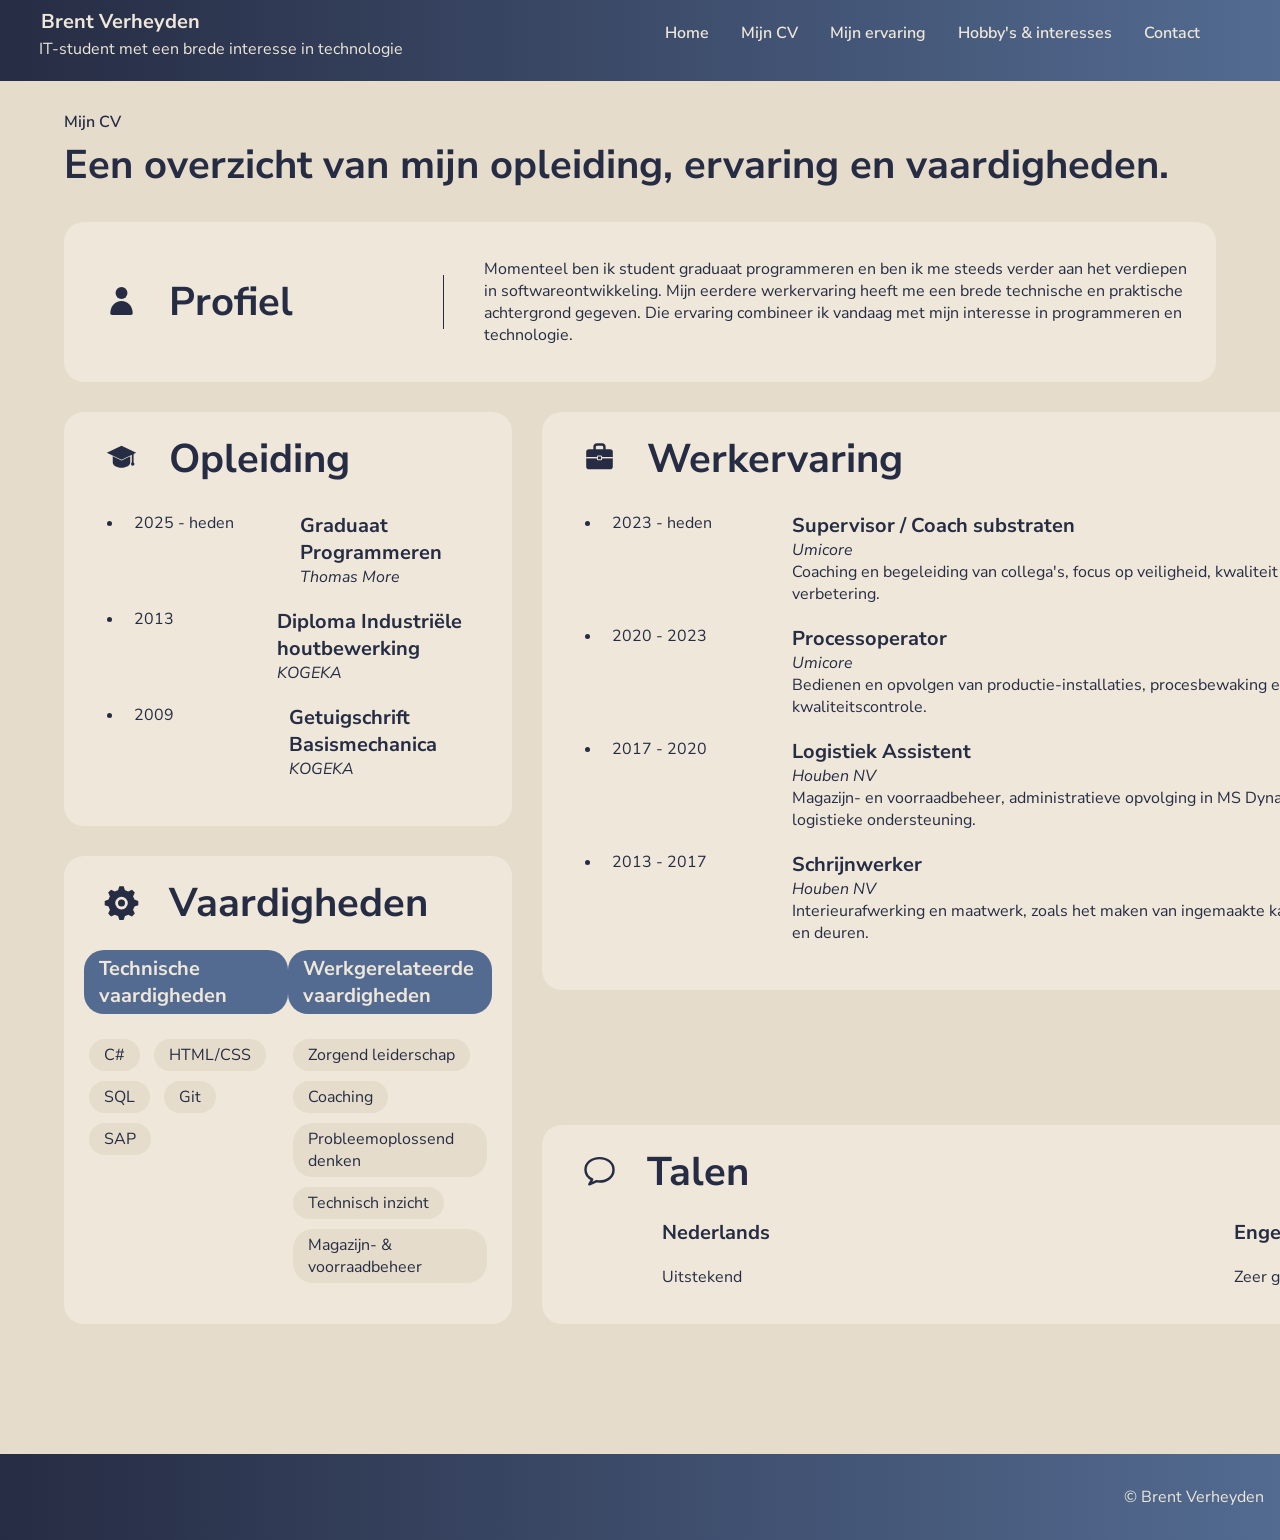
==== cv.html @ 1924274c "Eerste project upload" ====
<!DOCTYPE html>
<html lang="nl">
<head>
    <meta charset="UTF-8">
    <meta name="description" content="Ontdek het portfolio van Brent Verheyden: mijn projecten, vaardigheden en interesses.">
    <meta name="keywords" content="portfolio, Brent Verheyden, HTML, CSS, webdesign, projecten">
    <meta name="author" content="Brent Verheyden">
    <meta name="viewport" content="width=device-width, initial-scale=1.0">
    <meta name="apple-mobile-web-app-title" content="Portfolio BV" />

    <title>Portfolio van Brent Verheyden</title>

    <link rel="preconnect" href="https://fonts.googleapis.com"> 
    <link rel="preconnect" href="https://fonts.gstatic.com" crossorigin> 
    <link href="https://fonts.googleapis.com/css2?family=Nunito+Sans:ital,opsz,wght@0,6..12,200..1000;1,6..12,200..1000&display=swap" rel="stylesheet">

    
    <link rel="icon" type="image/png" href="/img/favicon-96x96.png" sizes="96x96" />
    <link rel="apple-touch-icon" sizes="180x180" href="/img/apple-touch-icon.png" />
    <link rel="manifest" href="/img/site.webmanifest" />

    <link rel="stylesheet" href="/css/index.css">

</head>
<body>

    <header class="header-website">

        <div class="header-tekst">
            <h1>Brent Verheyden</h1>
            <p>IT-student met een brede interesse in technologie</p>
        </div>

        <nav class="navigatiebalk">
            <ul>
                <li><a href="index.html">Home</a></li>
                <li><a href="cv.html">Mijn CV</a></li>
                <li>
                    <a href="ervaring.html">Mijn ervaring</a>
                    <ul>
                        <li><a href="werkervaring.html">Werkervaring</a></li>
                        <li><a href="opleiding.html">Opleiding</a></li>
                    </ul>
                </li>
                <li><a href="hobby.html">Hobby's &amp; interesses</a></li>
                <li><a href="contact.html">Contact</a></li>
            </ul>
        </nav>

    </header>

    <main class="cv-main">

        <section class="cv-titel">
            <p>Mijn CV</p>
            <h1>Een overzicht van mijn opleiding, ervaring en vaardigheden.</h1>
        </section>

        <section class="cv-blok">
            <div class="cv-profiel">

                <h2><img class="cv-icoon" src="/img/profielicon.svg" alt="een profielicoon" title="profielicoon">Profiel</h2>
                <p>
                    Momenteel ben ik student graduaat programmeren en ben ik me steeds verder aan het verdiepen in softwareontwikkeling.
                    Mijn eerdere werkervaring heeft me een brede technische en praktische achtergrond gegeven.
                    Die ervaring combineer ik vandaag met mijn interesse in programmeren en technologie.
                </p>

            </div>
        </section>

        <div class="cv-container">
            <div class="cv-kolom">
                <!-- Opleiding-->
                <section class="cv-blok">

                    <h2><img class="cv-icoon" src="/img/opleidingicoon.svg" alt="icoon van opleiding" title="opleidingicoon">Opleiding</h2>

                    <ul>
                        <li>
                            <div class="cv-opleiding">
                                <p class="cv-datum">2025 - heden</p>

                                <div>
                                    <h3>Graduaat Programmeren</h3>
                                    <p><i>Thomas More</i></p>
                                </div>
                            </div>
                        </li>

                        <li>
                            <div class="cv-opleiding">
                                <p class="cv-datum">2013</p>

                                <div>
                                    <h3>Diploma Industriële houtbewerking</h3>
                                    <p><i>KOGEKA</i></p>
                                </div>
                            </div>
                        </li>

                        <li>
                            <div class="cv-opleiding">
                                <p class="cv-datum">2009</p>

                                <div>
                                    <h3>Getuigschrift Basismechanica</h3>
                                    <p><i>KOGEKA</i></p>
                                </div>
                            </div>
                        </li>
                    </ul>

                </section>
                 <!-- Vaardigheden-->
                <section class="cv-blok">
                    <h2><img class="cv-icoon" src="/img/vaardighedenicoon.svg" alt="icoon van vaardigheden" title="vaardighedenicoon">Vaardigheden</h2>

                    <div class="vaardigheden-container">
                        <div class="vaardigheden-groep">
                            <h3>Technische vaardigheden</h3>

                            <ul class="vaardigheden-lijst">
                                <li>C#</li>
                                <li>HTML/CSS</li>
                                <li>SQL</li>
                                <li>Git</li>
                                <li>SAP</li>
                            </ul>
                        </div>

                        <div class="vaardigheden-groep">
                            <h3>Werkgerelateerde vaardigheden</h3>

                            <ul class="vaardigheden-lijst">
                                <li>Zorgend leiderschap</li>
                                <li>Coaching</li>
                                <li>Probleemoplossend denken</li>
                                <li>Technisch inzicht</li>
                                <li>Magazijn- & voorraadbeheer</li>
                            </ul>
                        </div>
                    </div>

                </section>
            </div>
            
            <div class="cv-kolom">
                 <!-- Werkervaring-->
                <section class="cv-blok">

                    <h2><img class="cv-icoon" src="/img/werkervaringicoon.svg" alt="icoon van werkervaring" title="werkervaringicoon">Werkervaring</h2>

                    <ul>
                        <li>
                            <div class="cv-opleiding">
                                <p class="cv-datum">2023 - heden</p class="cv-datum">
                                <div class="cv-box">
                                    <h3>Supervisor / Coach substraten</h3>
                                    <p><i>Umicore</i></p>
                                    <p>
                                        Coaching en begeleiding van collega's, focus op veiligheid, kwaliteit en continue verbetering.
                                    </p>
                                </div>
                            </div>
                        </li>
                        <li>
                            <div class="cv-opleiding">
                                <p class="cv-datum">2020 - 2023</p class="cv-datum">
                                <div class="cv-box">
                                    <h3>Processoperator</h3>
                                    <p><i>Umicore</i></p>
                                    <p>
                                        Bedienen en opvolgen van productie-installaties, procesbewaking en kwaliteitscontrole.
                                    </p>
                                </div>
                            </div>
                        </li>
                        <li>
                            <div class="cv-opleiding">
                                <p class="cv-datum">2017 - 2020</p class="cv-datum">
                                <div class="cv-box">
                                    <h3>Logistiek Assistent</h3>
                                    <p><i>Houben NV</i></p>
                                    <p>
                                        Magazijn- en voorraadbeheer, administratieve opvolging in MS Dynamics AX en logistieke ondersteuning.
                                    </p>
                                </div>
                            </div>
                        </li>
                        <li>
                            <div class="cv-opleiding">
                                <p class="cv-datum">2013 - 2017</p class="cv-datum">
                                <div class="cv-box">
                                    <h3>Schrijnwerker</h3>
                                    <p><i>Houben NV</i></p>
                                    <p>
                                        Interieurafwerking en maatwerk, zoals het maken van ingemaakte kasten, keukens en deuren.
                                    </p>
                                </div>
                            </div>
                        </li>
                    </ul>
                </section>
                 <!-- Talen-->
                <section class="cv-blok">
                    <h2><img class="cv-icoon" src="/img/talenicoon.svg" alt="icoon van talen" title="talenicoon">Talen</h2>

                    <div class="cv-talen">
                        <div>
                            <h3>Nederlands</h3>
                            <p>Uitstekend</p>
                        </div>

                        <div>
                            <h3>Engels</h3>
                            <p>Zeer goed</p>
                        </div>
                    </div>

                </section>                
            </div>
        </div>            

    </main>

    <footer class="footer">
        <p>&copy; Brent Verheyden</p>
    </footer>

</body>
</html>
---- css/index.css ----
:root {
    --warm-wit: #eee7da;
    --donkerblauw: #262c43;
    --beige: #e5dccb;
    --wit: #faf8f1;
}

body {
    margin: 0;
    background-color: var(--beige);
    font-family: "Nunito Sans", sans-serif;
    color: var(--donkerblauw);
}

h1 {
    font-size: 60px;
}

h2 {
    font-size: 40px;
}

h3 {
    font-size: 20px;
}

p {
    font-size: 16px;
}

a {
    color: #536b91;
}

/* ------------------------------- Header ------------------------------- */
.header-website {
    display: flex;
    justify-content: space-between;
    align-items: center;
    padding: 5px 5% 20px 3%;
    background: linear-gradient(to right, var(--donkerblauw), #536b91);
}

.header-tekst {
    color: var(--warm-wit);
}

.header-tekst h1 {
    margin: 3px;
    font-size: 20px;
}

.header-tekst p {
    margin: 1px;
}

/* ------------------------------- Navigatiebalk en menu ------------------------------- */
.navigatiebalk ul {
    margin: 0;
    padding: 0;
    list-style: none;
}

.navigatiebalk li {
    float: left;
    position: relative;
}

.navigatiebalk a {
    display: block;
    padding: 10px 16px;
    color: var(--warm-wit);
    text-align: center;
    text-decoration: none;
    font-weight: 600;
}

.navigatiebalk a:hover {
    text-decoration: underline 1px;
    text-underline-offset: 10px;
}

/* ------------------------------- Dropdownmenu ------------------------------- */
.navigatiebalk li ul {
    display: none;
    position: absolute;
    margin: 0;
    padding: 0;
    border-radius: 5px;
    list-style: none;
    background-color: #536b91;
}

.navigatiebalk li:hover ul {
    display: block;
}

/* ------------------------------- Footer ------------------------------- */
.footer {
    background: linear-gradient(to right, var(--donkerblauw), #536b91);
    color: var(--warm-wit);
    text-align: end;
    margin-top: 100px;
    padding: 1em;
    margin-bottom: 0;
}


/* ------------------------------- index pagina ------------------------------- */
/* ------------------------------- intro tekst ------------------------------- */
.intro {
    margin-left: 200px;
    color: var(--donkerblauw);
}

.intro p {
    font-size: 20px;
    margin: 0;
    padding-top: 60px;
}

.intro h2 {
    font-size: 60px;
    margin: 0;
    padding-top: 5px;
    padding-bottom: 30px;
}

/* ------------------------------- Kader met foto en tekst ------------------------------- */
.kennismaking-blok {
    background-color: var(--warm-wit);
    width: 90%;
    max-width: 1800px;
    margin: 0 auto;
    border-radius: 20px;
    display: flex;
    overflow: hidden;
}

.kennismaking-foto {
    margin: 6em;
}

.kennismaking-knop {
    display: flex;
    gap: 20px;
    padding: 20px;
    margin-left: 50px;
}

.kennismaking-link {
    display: block;
    padding: 12px 20px;
    background: linear-gradient(to right, var(--donkerblauw), #536b91);
    color: var(--warm-wit);
    text-decoration: none;
    font-size: 20px;
}

.kennismaking-tekst {
    margin: 0;
    padding: 20px;
    background-color: var(--wit);
    color: var(--donkerblauw);
}

.kennismaking-tekst h3 {
    font-size: 40px;
}

.kennismaking-foto img {
    display: block;
    width: 100%;
    border-radius: 10px;
}

/* ------------------------------- cv pagina ------------------------------- */
.cv-main {
    width: 90%;
    max-width: 1800px;
    margin: 0 auto;
}

.cv-icoon {
    width: 35px;
    padding: 0 30px 4px 20px;
}

/* ------------------------------- Titel ------------------------------- */
.cv-titel {
    margin: 30px 0 30px 0;
}

.cv-titel p {
    margin: 0;
    padding: 0;
    font-weight: 600;
}

.cv-titel h1 {
    margin: 5px 0 0 0;
    padding: 0;
    font-size: 40px;
}

/* ------------------------------- div-kader ------------------------------- */
.cv-blok {
    background-color: var(--warm-wit);
    border-radius: 20px;
    padding: 20px;
    margin-bottom: 30px;
}

.cv-blok h2 {
    display: flex;
    margin: 0;
}

/* ------------------------------- Profiel ------------------------------- */
.cv-profiel {
    display: flex;
    align-items: center;
    gap: 40px;
}

.cv-profiel h2 {
    border-right: 1px solid;
    border-color: var(--donkerblauw);
    padding-right: 150px;
}

/* ------------------------------- container met 4 onderdelen ------------------------------- */
.cv-container {
    display: flex;
    justify-content: space-between;
    gap: 30px;
}

.cv-kolom {
    display: flex;
    width: 885px;
    flex-direction: column;
    justify-content: space-between;
}
/* ------------------------------- Opleiding & Werkervaring ------------------------------- */
.cv-box {
    width: 700px;
}
.cv-box p {
    margin: 0;
}

 .cv-opleiding {
    display: flex;
    gap: 50px;
    padding: 10px;
}

.cv-opleiding p {
    margin: 0;
}

.cv-datum {
    width: 150px;
    margin: 0;
}

.cv-opleiding h3 {
    margin: 0;
} 

/* ------------------------------- Vaardigheden ------------------------------- */
.vaardigheden-container {
    display: flex;
}

.vaardigheden-groep {
    width: 50%;
}

.vaardigheden-groep h3 {
    display: inline-block;
    background-color: #536b91;
    color: var(--warm-wit);
    padding: 5px 15px;
    border-radius: 20px;
    margin-bottom: 20px;
}

.vaardigheden-lijst {
    list-style-type: none;
    padding: 0;
    margin-top: 0;
}

.vaardigheden-lijst li {
    background-color: var(--beige);
    padding: 5px 15px;
    margin: 5px;
    border-radius: 20px;
    display: inline-block;
}

/* ------------------------------- Talen ------------------------------- */

.cv-talen {
    display: flex;
    justify-content: space-between;
    margin-left: 100px;
    margin-right: 100px;
}
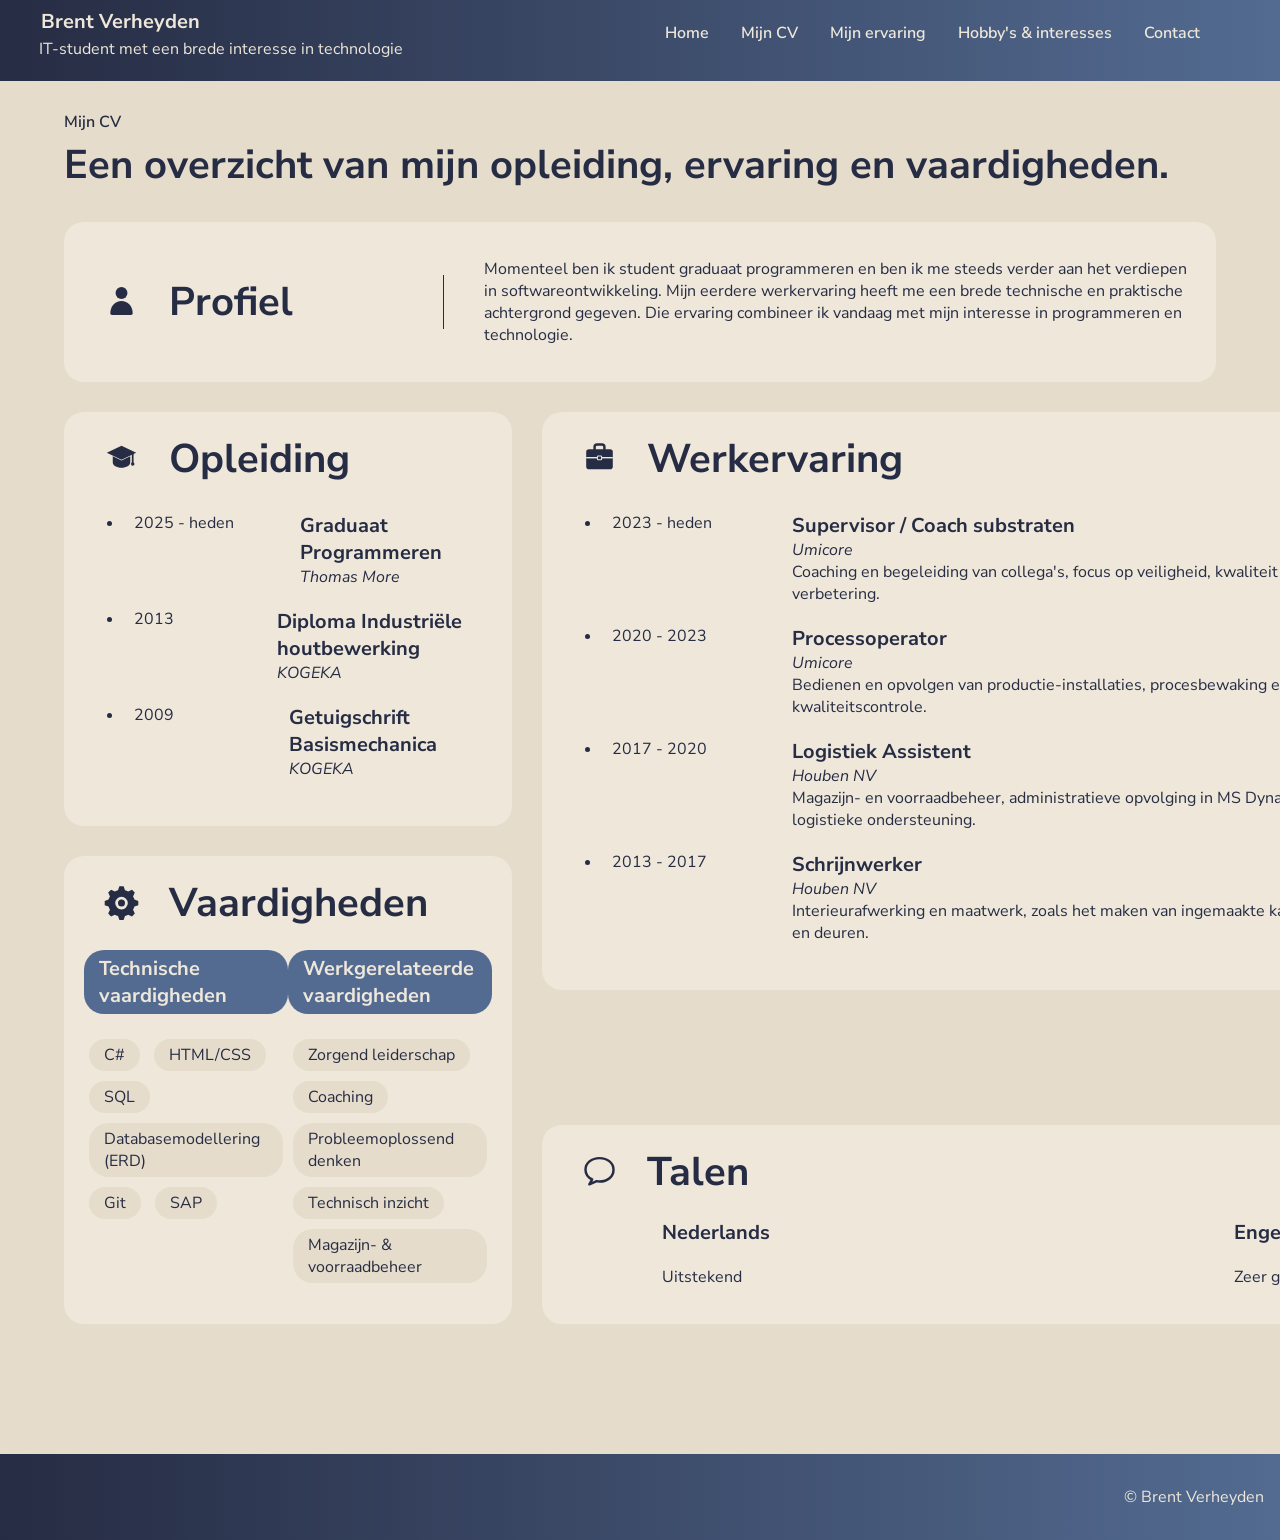
==== commit 3354e176: "tussentijdse upload, W3C op andere pagina's ook al goed gezet, begonnen aan werkervaring" ====
--- a/cv.html
+++ b/cv.html
@@ -6,7 +6,7 @@
     <meta name="keywords" content="portfolio, Brent Verheyden, HTML, CSS, webdesign, projecten">
     <meta name="author" content="Brent Verheyden">
     <meta name="viewport" content="width=device-width, initial-scale=1.0">
-    <meta name="apple-mobile-web-app-title" content="Portfolio BV" />
+    <meta name="apple-mobile-web-app-title" content="Portfolio BV">
 
     <title>Portfolio van Brent Verheyden</title>
 
@@ -15,9 +15,9 @@
     <link href="https://fonts.googleapis.com/css2?family=Nunito+Sans:ital,opsz,wght@0,6..12,200..1000;1,6..12,200..1000&display=swap" rel="stylesheet">
 
     
-    <link rel="icon" type="image/png" href="/img/favicon-96x96.png" sizes="96x96" />
-    <link rel="apple-touch-icon" sizes="180x180" href="/img/apple-touch-icon.png" />
-    <link rel="manifest" href="/img/site.webmanifest" />
+    <link rel="icon" type="image/png" href="/img/favicon-96x96.png" sizes="96x96">
+    <link rel="apple-touch-icon" sizes="180x180" href="/img/apple-touch-icon.png">
+    <link rel="manifest" href="/img/site.webmanifest">
 
     <link rel="stylesheet" href="/css/index.css">
 
@@ -53,7 +53,7 @@
 
         <section class="cv-titel">
             <p>Mijn CV</p>
-            <h1>Een overzicht van mijn opleiding, ervaring en vaardigheden.</h1>
+            <h2>Een overzicht van mijn opleiding, ervaring en vaardigheden.</h2>
         </section>
 
         <section class="cv-blok">
@@ -124,6 +124,7 @@
                                 <li>C#</li>
                                 <li>HTML/CSS</li>
                                 <li>SQL</li>
+                                <li>Databasemodellering (ERD)</li>
                                 <li>Git</li>
                                 <li>SAP</li>
                             </ul>
@@ -154,7 +155,7 @@
                     <ul>
                         <li>
                             <div class="cv-opleiding">
-                                <p class="cv-datum">2023 - heden</p class="cv-datum">
+                                <p class="cv-datum">2023 - heden</p>
                                 <div class="cv-box">
                                     <h3>Supervisor / Coach substraten</h3>
                                     <p><i>Umicore</i></p>
@@ -166,7 +167,7 @@
                         </li>
                         <li>
                             <div class="cv-opleiding">
-                                <p class="cv-datum">2020 - 2023</p class="cv-datum">
+                                <p class="cv-datum">2020 - 2023</p>
                                 <div class="cv-box">
                                     <h3>Processoperator</h3>
                                     <p><i>Umicore</i></p>
@@ -178,7 +179,7 @@
                         </li>
                         <li>
                             <div class="cv-opleiding">
-                                <p class="cv-datum">2017 - 2020</p class="cv-datum">
+                                <p class="cv-datum">2017 - 2020</p>
                                 <div class="cv-box">
                                     <h3>Logistiek Assistent</h3>
                                     <p><i>Houben NV</i></p>
@@ -190,7 +191,7 @@
                         </li>
                         <li>
                             <div class="cv-opleiding">
-                                <p class="cv-datum">2013 - 2017</p class="cv-datum">
+                                <p class="cv-datum">2013 - 2017</p>
                                 <div class="cv-box">
                                     <h3>Schrijnwerker</h3>
                                     <p><i>Houben NV</i></p>
--- a/css/index.css
+++ b/css/index.css
@@ -197,7 +197,7 @@
     font-weight: 600;
 }
 
-.cv-titel h1 {
+.cv-titel h2 {
     margin: 5px 0 0 0;
     padding: 0;
     font-size: 40px;
@@ -308,4 +308,27 @@
     justify-content: space-between;
     margin-left: 100px;
     margin-right: 100px;
+}
+
+/* ------------------------------- ervaring pagina ------------------------------- */
+/* ------------------------------- hoofdpagina ervaring ------------------------------- */
+
+.ervaring-main {
+    margin: 0;
+    padding-left: 70px;
+    padding-top: 60px;
+}
+
+.ervaring-main h2 {
+    margin-bottom: 0;
+}
+
+#ervaring-spatie {
+    padding: 200px;
+}
+
+/* ------------------------------- subpagina werkervaring ------------------------------- */
+
+.werkervaring-titel {
+
 }
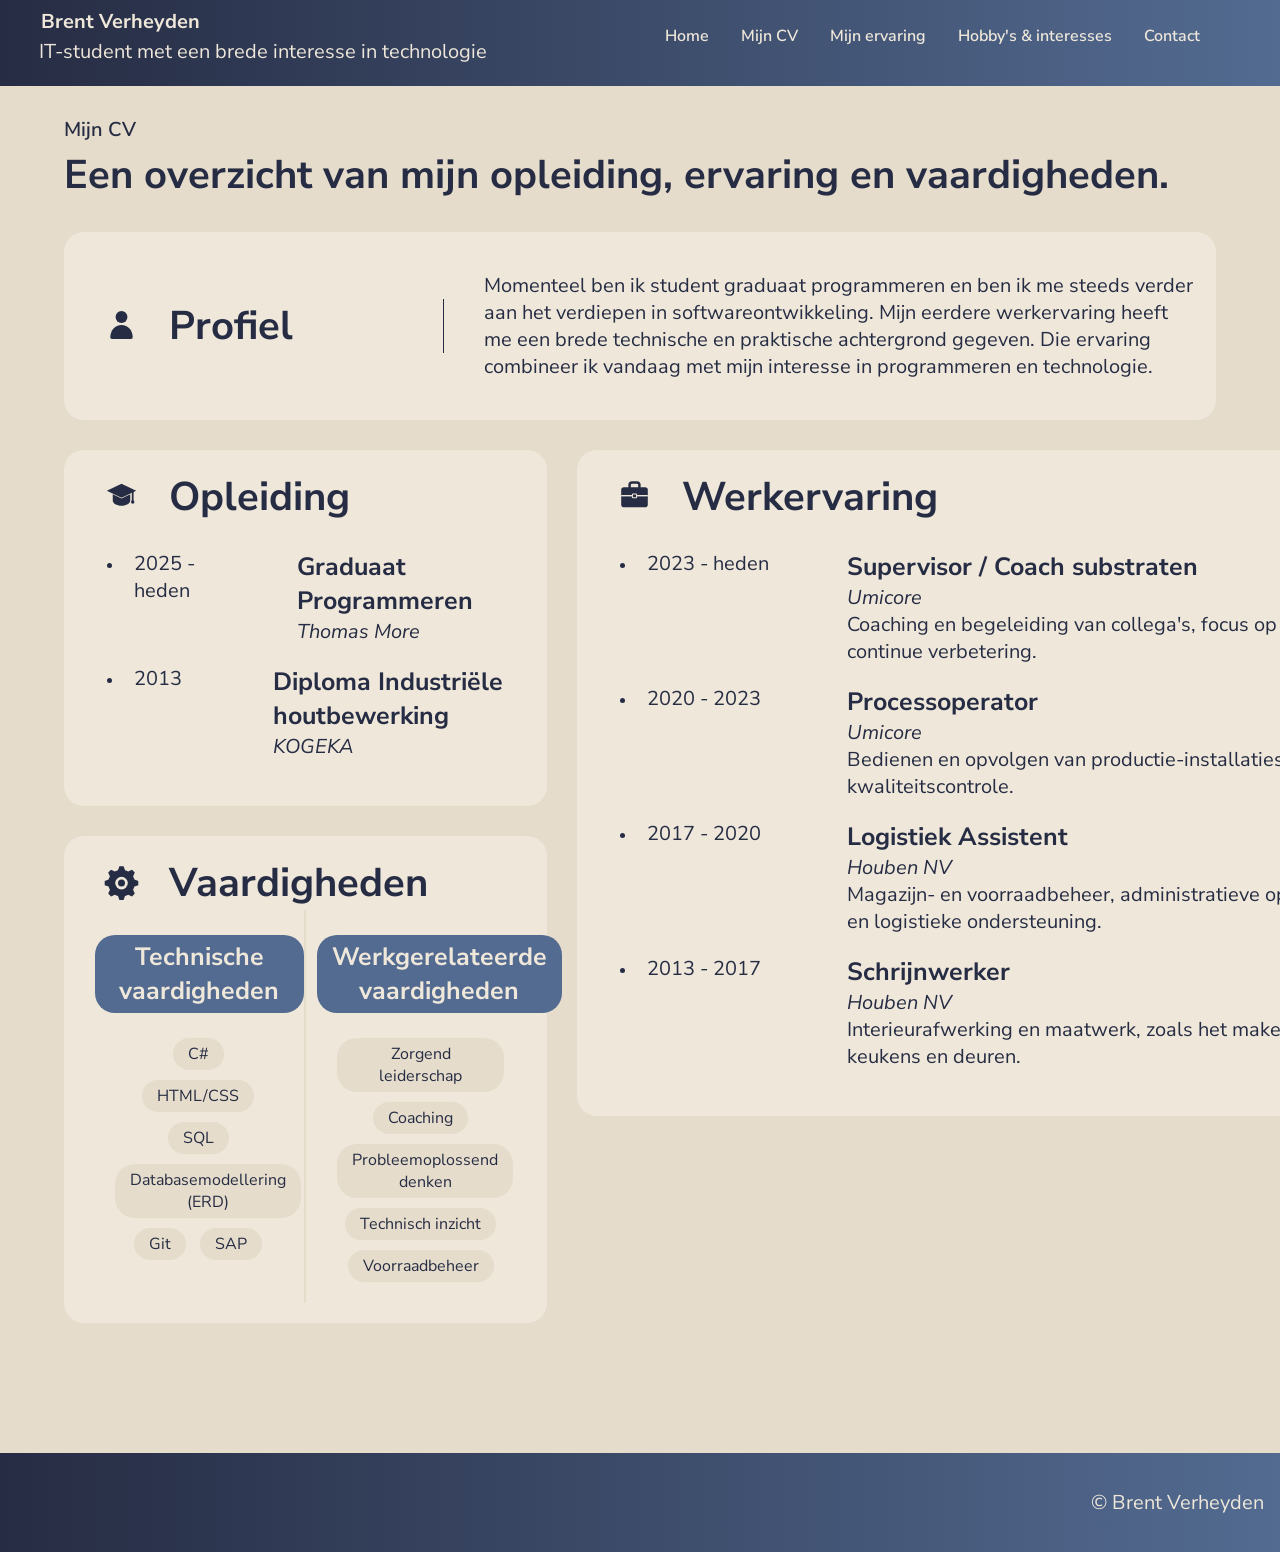
==== commit 02da2d66: "CV aangepast, talen was overbodig. Getuigschrift ook. Mijn ervaring verder afgewerkt" ====
--- a/cv.html
+++ b/cv.html
@@ -99,25 +99,13 @@
                             </div>
                         </li>
 
-                        <li>
-                            <div class="cv-opleiding">
-                                <p class="cv-datum">2009</p>
-
-                                <div>
-                                    <h3>Getuigschrift Basismechanica</h3>
-                                    <p><i>KOGEKA</i></p>
-                                </div>
-                            </div>
-                        </li>
-                    </ul>
-
                 </section>
                  <!-- Vaardigheden-->
                 <section class="cv-blok">
                     <h2><img class="cv-icoon" src="/img/vaardighedenicoon.svg" alt="icoon van vaardigheden" title="vaardighedenicoon">Vaardigheden</h2>
 
                     <div class="vaardigheden-container">
-                        <div class="vaardigheden-groep">
+                        <div class="vaardigheden-groep1">
                             <h3>Technische vaardigheden</h3>
 
                             <ul class="vaardigheden-lijst">
@@ -129,8 +117,8 @@
                                 <li>SAP</li>
                             </ul>
                         </div>
-
-                        <div class="vaardigheden-groep">
+                        
+                        <div class="vaardigheden-groep2">
                             <h3>Werkgerelateerde vaardigheden</h3>
 
                             <ul class="vaardigheden-lijst">
@@ -138,7 +126,7 @@
                                 <li>Coaching</li>
                                 <li>Probleemoplossend denken</li>
                                 <li>Technisch inzicht</li>
-                                <li>Magazijn- & voorraadbeheer</li>
+                                <li>Voorraadbeheer</li>
                             </ul>
                         </div>
                     </div>
@@ -202,24 +190,7 @@
                             </div>
                         </li>
                     </ul>
-                </section>
-                 <!-- Talen-->
-                <section class="cv-blok">
-                    <h2><img class="cv-icoon" src="/img/talenicoon.svg" alt="icoon van talen" title="talenicoon">Talen</h2>
-
-                    <div class="cv-talen">
-                        <div>
-                            <h3>Nederlands</h3>
-                            <p>Uitstekend</p>
-                        </div>
-
-                        <div>
-                            <h3>Engels</h3>
-                            <p>Zeer goed</p>
-                        </div>
-                    </div>
-
-                </section>                
+                </section>             
             </div>
         </div>            
 
--- a/css/index.css
+++ b/css/index.css
@@ -3,6 +3,7 @@
     --donkerblauw: #262c43;
     --beige: #e5dccb;
     --wit: #faf8f1;
+    --lichtblauw: #536b91;
 }
 
 body {
@@ -21,11 +22,11 @@
 }
 
 h3 {
+    font-size: 25px;
+}
+
+p {
     font-size: 20px;
-}
-
-p {
-    font-size: 16px;
 }
 
 a {
@@ -38,7 +39,7 @@
     justify-content: space-between;
     align-items: center;
     padding: 5px 5% 20px 3%;
-    background: linear-gradient(to right, var(--donkerblauw), #536b91);
+    background: linear-gradient(to right, var(--donkerblauw), var(--lichtblauw));
 }
 
 .header-tekst {
@@ -88,7 +89,7 @@
     padding: 0;
     border-radius: 5px;
     list-style: none;
-    background-color: #536b91;
+    background-color: var(--lichtblauw);
 }
 
 .navigatiebalk li:hover ul {
@@ -110,11 +111,9 @@
 /* ------------------------------- intro tekst ------------------------------- */
 .intro {
     margin-left: 200px;
-    color: var(--donkerblauw);
 }
 
 .intro p {
-    font-size: 20px;
     margin: 0;
     padding-top: 60px;
 }
@@ -130,7 +129,7 @@
 .kennismaking-blok {
     background-color: var(--warm-wit);
     width: 90%;
-    max-width: 1800px;
+    max-width: 90%;
     margin: 0 auto;
     border-radius: 20px;
     display: flex;
@@ -151,7 +150,7 @@
 .kennismaking-link {
     display: block;
     padding: 12px 20px;
-    background: linear-gradient(to right, var(--donkerblauw), #536b91);
+    background: linear-gradient(to right, var(--donkerblauw), var(--lichtblauw));
     color: var(--warm-wit);
     text-decoration: none;
     font-size: 20px;
@@ -177,7 +176,7 @@
 /* ------------------------------- cv pagina ------------------------------- */
 .cv-main {
     width: 90%;
-    max-width: 1800px;
+    max-width: 90%;
     margin: 0 auto;
 }
 
@@ -238,7 +237,7 @@
 
 .cv-kolom {
     display: flex;
-    width: 885px;
+    width: 1050px;
     flex-direction: column;
     justify-content: space-between;
 }
@@ -274,23 +273,42 @@
     display: flex;
 }
 
-.vaardigheden-groep {
+.vaardigheden-groep1 {
     width: 50%;
-}
-
-.vaardigheden-groep h3 {
+    border-right: 2px solid var(--beige);
+    text-align: center;
+}
+
+.vaardigheden-groep1 h3 {
     display: inline-block;
-    background-color: #536b91;
+    background-color: var(--lichtblauw);
     color: var(--warm-wit);
     padding: 5px 15px;
     border-radius: 20px;
     margin-bottom: 20px;
+    margin-left: 5%;
+}
+
+.vaardigheden-groep2 {
+    width: 50%;
+    text-align: center;
+}
+
+.vaardigheden-groep2 h3 {
+    display: inline-block;
+    background-color: var(--lichtblauw);
+    color: var(--warm-wit);
+    padding: 5px 15px;
+    border-radius: 20px;
+    margin-bottom: 20px;
+    margin-left: 5%;
 }
 
 .vaardigheden-lijst {
     list-style-type: none;
-    padding: 0;
+    padding-left: 12%;
     margin-top: 0;
+    width: 80%;
 }
 
 .vaardigheden-lijst li {
@@ -311,9 +329,14 @@
 }
 
 /* ------------------------------- ervaring pagina ------------------------------- */
+.ervaring-main {
+    max-width: 90%;
+    margin: 0 auto;
+}
+
 /* ------------------------------- hoofdpagina ervaring ------------------------------- */
 
-.ervaring-main {
+.ervaring-titel {
     margin: 0;
     padding-left: 70px;
     padding-top: 60px;
@@ -324,11 +347,37 @@
 }
 
 #ervaring-spatie {
-    padding: 200px;
+    padding: 340px;
 }
 
 /* ------------------------------- subpagina werkervaring ------------------------------- */
 
-.werkervaring-titel {
-
-}+/* ------------------------------- Titel  ------------------------------- */
+
+.werkervaring-titel p {
+    margin: 0;
+    padding-top: 5px;
+    padding-bottom: 30px;
+}
+
+.werkervaring-titel h2 {
+    margin: 0;
+    padding-top: 60px;
+}
+
+/* ------------------------------- Blokken  ------------------------------- */
+.werkervaring-blok {
+    background-color: var(--warm-wit);
+    border-radius: 20px;
+    padding: 20px;
+    margin-bottom: 30px;
+}
+
+.werkervaring-datum {
+    display: inline-block;
+    background-color: var(--lichtblauw);
+    color: var(--warm-wit);
+    padding: 5px 15px;
+    margin: 5px;
+    border-radius: 20px;
+}
